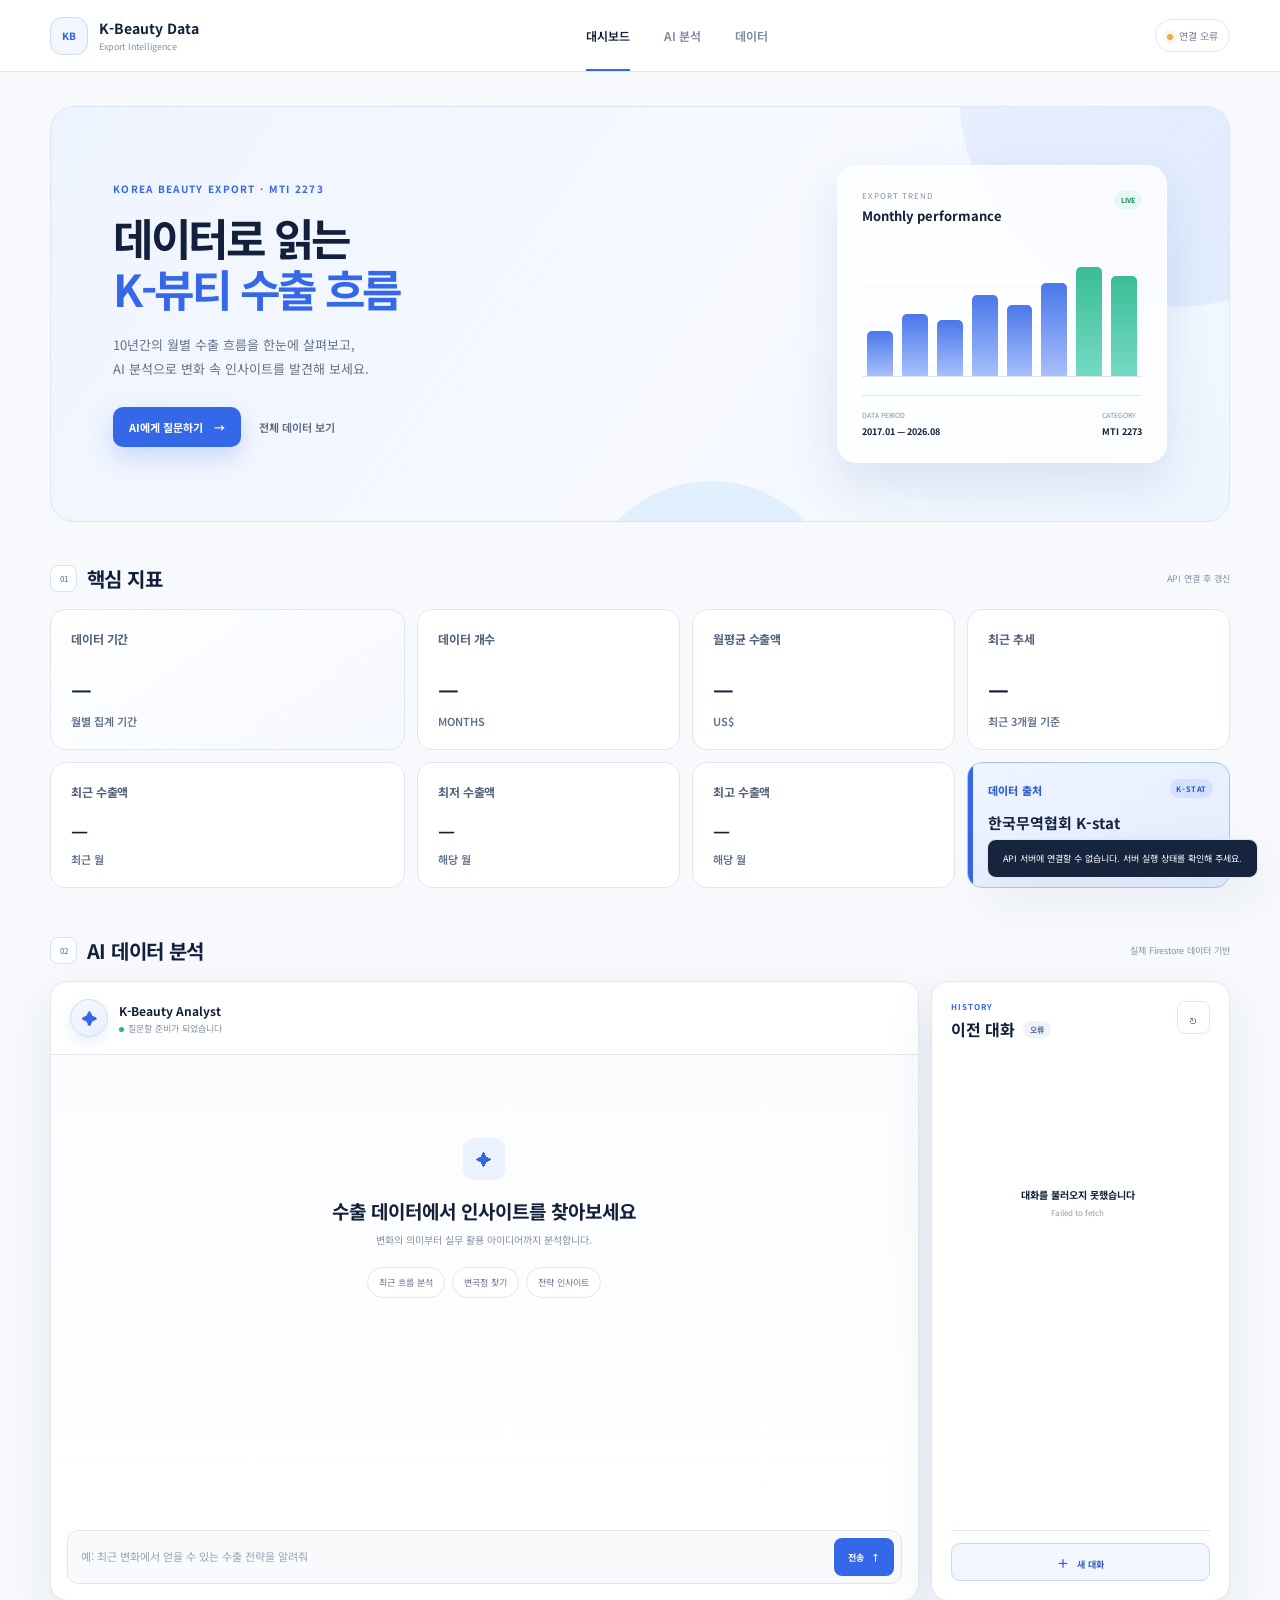
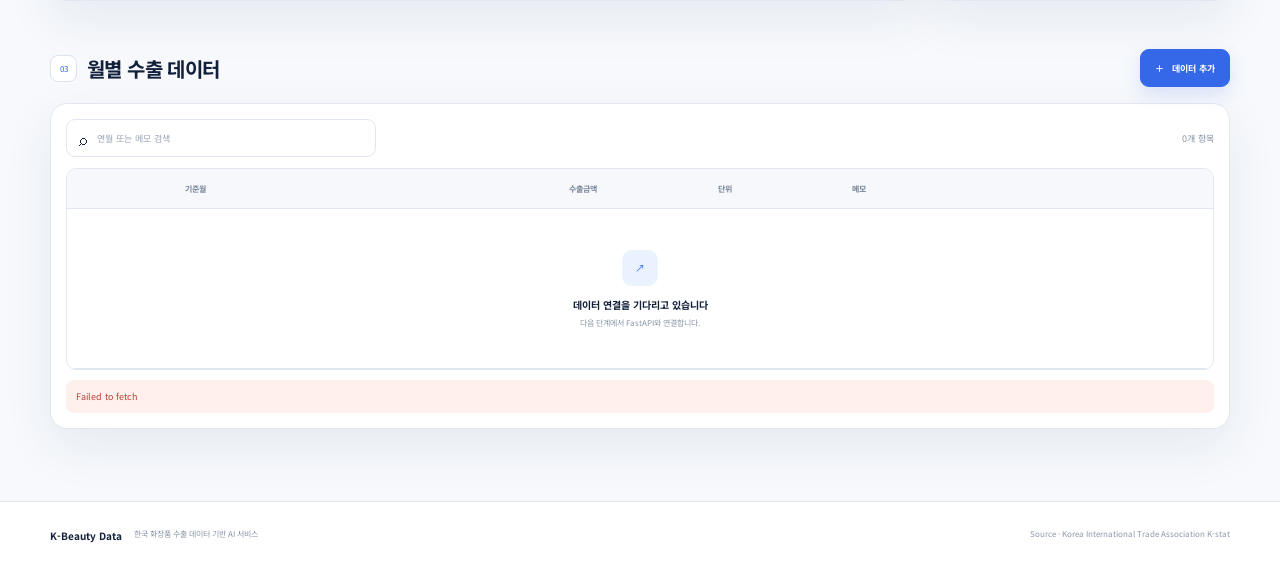
==== M1-2/frontend/index.html @ 12cc409a "Add M1-2 K-Beauty export data AI service" ====
<!doctype html>
<html lang="ko">
<head>
  <meta charset="UTF-8"><meta name="viewport" content="width=device-width,initial-scale=1">
  <meta name="description" content="한국 화장품 수출 데이터 기반 AI 분석 서비스">
  <title>K-Beauty Data</title>
  <link rel="preconnect" href="https://fonts.googleapis.com"><link rel="preconnect" href="https://fonts.gstatic.com" crossorigin>
  <link href="https://fonts.googleapis.com/css2?family=DM+Sans:wght@400;500;600;700&family=Noto+Sans+KR:wght@400;500;600;700&display=swap" rel="stylesheet">
  <link rel="stylesheet" href="styles.css">
  <link rel="stylesheet" href="highlight-overrides.css">
</head>
<body>
  <header class="app-header">
    <div class="header-inner">
      <a class="brand" href="#overview"><span class="brand-symbol">KB</span><span><strong>K-Beauty Data</strong><small>Export Intelligence</small></span></a>
      <nav class="sidebar" id="sidebar"><a class="nav-link is-active" href="#overview">대시보드</a><a class="nav-link" href="#assistant">AI 분석</a><a class="nav-link" href="#data-management">데이터</a></nav>
      <div class="header-side"><span class="connection-badge" id="connectionBadge"><i></i>연결 준비</span><button class="menu-button" id="menuButton" type="button" aria-label="메뉴"><span></span><span></span><span></span></button></div>
    </div>
  </header>

  <main class="dashboard" id="overview">
    <section class="page-intro">
      <div class="intro-content"><p class="overline">KOREA BEAUTY EXPORT · MTI 2273</p><h1>데이터로 읽는<br><em>K-뷰티 수출 흐름</em></h1><p class="intro-copy">10년간의 월별 수출 흐름을 한눈에 살펴보고,<br>AI 분석으로 변화 속 인사이트를 발견해 보세요.</p><div class="intro-actions"><a href="#assistant" class="hero-button">AI에게 질문하기 <span>→</span></a><a href="#data-management" class="text-button">전체 데이터 보기</a></div></div>
      <div class="hero-visual" aria-hidden="true"><div class="visual-head"><div><small>EXPORT TREND</small><strong>Monthly performance</strong></div><span>LIVE</span></div><div class="mini-chart"><i style="height:38%"></i><i style="height:52%"></i><i style="height:47%"></i><i style="height:68%"></i><i style="height:60%"></i><i style="height:78%"></i><i style="height:92%"></i><i style="height:84%"></i></div><div class="visual-foot"><div><small>DATA PERIOD</small><strong>2017.01 — 2026.08</strong></div><div><small>CATEGORY</small><strong>MTI 2273</strong></div></div></div>
    </section>

    <section class="summary-section" aria-labelledby="summaryTitle">
      <div class="section-bar"><div><span>01</span><h2 id="summaryTitle">핵심 지표</h2></div><small id="updatedAt">API 연결 후 갱신</small></div>
      <div class="summary-grid" aria-live="polite">
        <article class="metric-card metric-primary"><p>데이터 기간</p><strong id="summaryPeriod">—</strong><small>월별 집계 기간</small></article>
        <article class="metric-card"><p>데이터 개수</p><strong id="summaryCount">—</strong><small>MONTHS</small></article>
        <article class="metric-card"><p>월평균 수출액</p><strong id="summaryAverage">—</strong><small>US$</small></article>
        <article class="metric-card trend-card"><p>최근 추세</p><strong id="summaryTrend">—</strong><small id="summaryChangeRate">최근 3개월 기준</small></article>
        <article class="metric-card compact-card"><p>최근 수출액</p><strong id="summaryLatest">—</strong><small id="summaryLatestDate">최근 월</small></article>
        <article class="metric-card compact-card"><p>최저 수출액</p><strong id="summaryMinimum">—</strong><small id="summaryMinimumDate">해당 월</small></article>
        <article class="metric-card compact-card"><p>최고 수출액</p><strong id="summaryMaximum">—</strong><small id="summaryMaximumDate">해당 월</small></article>
        <article class="source-card"><p>데이터 출처</p><strong>한국무역협회 K-stat</strong><small>화장품 · MTI 2273 · 단위 US$</small></article>
      </div>
    </section>

    <section class="workspace-section" id="assistant" aria-labelledby="assistantTitle">
      <div class="section-bar"><div><span>02</span><h2 id="assistantTitle">AI 데이터 분석</h2></div><small>실제 Firestore 데이터 기반</small></div>
      <div class="assistant-layout">
        <article class="chat-panel">
          <div class="chat-header"><div class="ai-avatar" aria-hidden="true">✦</div><div><strong>K-Beauty Analyst</strong><span><i></i>질문할 준비가 되었습니다</span></div></div>
          <div class="message-list" id="messageList" aria-live="polite"><div class="welcome-message"><span class="welcome-icon">✦</span><h3>수출 데이터에서 인사이트를 찾아보세요</h3><p>변화의 의미부터 실무 활용 아이디어까지 분석합니다.</p><div class="suggestion-list"><button type="button" data-question="최근 12개월 수출 흐름과 주목할 변화를 분석해줘">최근 흐름 분석</button><button type="button" data-question="수출액이 급증하거나 급감한 달을 찾아서 의미를 설명해줘">변곡점 찾기</button><button type="button" data-question="이 데이터에서 얻을 수 있는 K-뷰티 수출 전략 인사이트를 알려줘">전략 인사이트</button></div></div></div>
          <div class="chat-error" id="chatError" role="alert" hidden></div>
          <form class="chat-form" id="chatForm"><label class="sr-only" for="questionInput">질문</label><textarea id="questionInput" rows="1" placeholder="예: 최근 변화에서 얻을 수 있는 수출 전략을 알려줘" required></textarea><button type="submit"><span>전송</span><b>↑</b></button></form>
          <div class="chat-loading" id="chatLoading" hidden><span></span><span></span><span></span> 데이터를 분석하고 있습니다</div>
        </article>
        <aside class="history-panel" aria-labelledby="historyTitle"><div class="panel-head"><div><p>HISTORY</p><div class="history-title-row"><h3 id="historyTitle">이전 대화</h3><span class="history-count" id="historyCount">0개</span></div></div><button class="icon-button" id="refreshHistoryButton" type="button" aria-label="새로고침">↻</button></div><div class="history-list" id="historyList"><div class="empty-state"><span>⌁</span><strong>저장된 대화가 없습니다</strong><p>AI와 나눈 대화가 이곳에 표시됩니다.</p></div></div><div class="history-footer"><button id="newConversationButton" type="button"><span>＋</span> 새 대화</button></div></aside>
      </div>
    </section>

    <section class="data-section" id="data-management" aria-labelledby="dataTitle">
      <div class="section-bar section-bar-action"><div><span>03</span><h2 id="dataTitle">월별 수출 데이터</h2></div><button class="primary-button" id="addDataButton" type="button"><span>＋</span> 데이터 추가</button></div>
      <div class="data-panel"><div class="table-toolbar"><label class="search-field"><span>⌕</span><span class="sr-only">검색</span><input id="dataSearchInput" type="search" placeholder="연월 또는 메모 검색"></label><span class="record-count" id="recordCount">0개 항목</span></div><div class="table-wrap"><table><thead><tr><th>기준월</th><th>수출금액</th><th>단위</th><th>메모</th><th><span class="sr-only">관리</span></th></tr></thead><tbody id="dataTableBody"><tr class="table-empty-row"><td colspan="5"><span>↗</span><strong>데이터 연결을 기다리고 있습니다</strong><small>다음 단계에서 FastAPI와 연결합니다.</small></td></tr></tbody></table></div><div class="table-error" id="dataError" role="alert" hidden></div></div>
    </section>
  </main>

  <footer><div><strong>K-Beauty Data</strong><span>한국 화장품 수출 데이터 기반 AI 서비스</span></div><p>Source · Korea International Trade Association K-stat</p></footer>

  <div class="modal-backdrop" id="dataModal" hidden><section class="modal" role="dialog" aria-modal="true" aria-labelledby="modalTitle"><div class="modal-header"><div><p>DATA EDITOR</p><h2 id="modalTitle">새 데이터 추가</h2></div><button class="modal-close" id="modalCloseButton" type="button" aria-label="닫기">×</button></div><form id="dataForm"><input id="dataId" type="hidden"><label><span>기준월</span><input id="dataDate" type="month" required></label><label><span>수출금액 (US$)</span><input id="dataValue" type="number" min="0" step="1" required></label><label><span>메모</span><textarea id="dataMemo" rows="3" placeholder="화장품(MTI 2273) 월별 수출액"></textarea></label><div class="modal-actions"><button class="secondary-button" id="modalCancelButton" type="button">취소</button><button class="primary-button" type="submit">저장</button></div></form></section></div>
  <div class="toast" id="toast" role="status"></div><script src="config.js"></script><script src="app.js"></script>
</body></html>
---- M1-2/frontend/styles.css ----
:root{--bg:#f7f9fc;--surface:#fff;--soft:#f1f5fb;--line:#e1e7f0;--ink:#12203b;--text:#42516a;--muted:#8491a6;--blue:#3568e8;--blue-dark:#214dbd;--pale:#eaf1ff;--mint:#23b589;--shadow:0 18px 50px rgba(28,55,105,.08)}
*{box-sizing:border-box}html{scroll-behavior:smooth}body{margin:0;color:var(--ink);background:var(--bg);font-family:"DM Sans","Noto Sans KR",sans-serif;-webkit-font-smoothing:antialiased}button,input,textarea{font:inherit}button{cursor:pointer}.sr-only{position:absolute;width:1px;height:1px;padding:0;margin:-1px;overflow:hidden;clip:rect(0,0,0,0);white-space:nowrap;border:0}
.app-header{position:sticky;top:0;z-index:20;height:72px;border-bottom:1px solid var(--line);background:rgba(255,255,255,.92);backdrop-filter:blur(18px)}.header-inner{width:min(1180px,calc(100% - 48px));height:100%;margin:auto;display:flex;align-items:center;justify-content:space-between}.brand{display:flex;align-items:center;gap:11px;color:var(--ink);text-decoration:none}.brand-symbol{width:38px;height:38px;display:grid;place-items:center;border-radius:11px;color:#fff;background:linear-gradient(145deg,#1c3158,var(--blue));box-shadow:0 8px 20px rgba(53,104,232,.2);font-size:10px;font-weight:700}.brand strong,.brand small{display:block}.brand strong{font-size:14px}.brand small{margin-top:2px;color:var(--muted);font-size:9px}.sidebar{height:100%;display:flex;align-items:center;gap:34px}.nav-link{position:relative;height:100%;display:flex;align-items:center;color:#7a879c;text-decoration:none;font-size:12px;font-weight:600}.nav-link:after{content:"";position:absolute;left:0;right:0;bottom:0;height:2px;background:var(--blue);transform:scaleX(0);transition:.2s}.nav-link:hover,.nav-link.is-active{color:var(--ink)}.nav-link.is-active:after{transform:scaleX(1)}.header-side{display:flex;align-items:center;gap:10px}.connection-badge{padding:8px 11px;border:1px solid var(--line);border-radius:999px;color:#778399;background:#fff;font-size:10px}.connection-badge i{display:inline-block;width:6px;height:6px;margin-right:6px;border-radius:50%;background:#f0a54a;box-shadow:0 0 0 4px rgba(240,165,74,.11)}.menu-button{display:none;width:38px;height:38px;padding:9px;border:1px solid var(--line);border-radius:10px;background:#fff}.menu-button span{display:block;height:2px;margin:4px 0;background:var(--ink)}
.dashboard{width:min(1180px,calc(100% - 48px));margin:auto;padding:34px 0 72px}.page-intro{position:relative;min-height:380px;padding:58px 62px;display:flex;align-items:center;justify-content:space-between;overflow:hidden;border:1px solid #dce5f6;border-radius:24px;background:linear-gradient(125deg,#eef4ff 0%,#f7f9ff 58%,#edf6ff 100%)}.page-intro:before{content:"";position:absolute;width:430px;height:430px;right:-160px;top:-230px;border-radius:50%;background:rgba(53,104,232,.08)}.page-intro:after{content:"";position:absolute;width:260px;height:260px;left:45%;bottom:-220px;border-radius:50%;background:rgba(77,171,247,.12)}.intro-content{position:relative;z-index:1}.overline{margin:0 0 16px;color:var(--blue);font-size:10px;font-weight:700;letter-spacing:.13em}.page-intro h1{margin:0;font-size:44px;line-height:1.16;letter-spacing:-.052em}.page-intro h1 em{color:var(--blue);font-style:normal}.intro-copy{margin:19px 0 0;color:#64728a;font-size:13px;line-height:1.8}.intro-actions{margin-top:27px;display:flex;align-items:center;gap:18px}.hero-button{padding:12px 16px;border-radius:10px;color:#fff;background:var(--blue);box-shadow:0 10px 24px rgba(53,104,232,.22);text-decoration:none;font-size:11px;font-weight:700}.hero-button span{margin-left:8px}.text-button{color:#59677f;text-decoration:none;font-size:11px;font-weight:600}.hero-visual{position:relative;z-index:1;width:330px;padding:24px;border:1px solid rgba(255,255,255,.9);border-radius:20px;background:rgba(255,255,255,.78);box-shadow:0 22px 50px rgba(35,72,140,.12);backdrop-filter:blur(10px)}.visual-head{display:flex;align-items:start;justify-content:space-between}.visual-head small,.visual-head strong{display:block}.visual-head small{color:var(--muted);font-size:8px;letter-spacing:.12em}.visual-head strong{margin-top:5px;font-size:13px}.visual-head>span{padding:5px 7px;border-radius:999px;color:#188b69;background:#e5f8f1;font-size:7px;font-weight:700}.mini-chart{height:130px;margin:22px 0 18px;padding:10px 5px 0;display:flex;align-items:flex-end;gap:9px;border-bottom:1px solid #dce4f1;background:repeating-linear-gradient(to bottom,transparent 0,transparent 39px,#edf1f7 40px)}.mini-chart i{flex:1;border-radius:5px 5px 1px 1px;background:linear-gradient(to top,#9db8fa,var(--blue));opacity:.9}.mini-chart i:nth-last-child(-n+2){background:linear-gradient(to top,#65d5bd,#23b589)}.visual-foot{display:flex;justify-content:space-between;padding-top:14px;border-top:1px solid var(--line)}.visual-foot small,.visual-foot strong{display:block}.visual-foot small{color:var(--muted);font-size:7px}.visual-foot strong{margin-top:5px;font-size:9px}
.summary-section,.workspace-section,.data-section{padding-top:42px}.section-bar{margin-bottom:16px;display:flex;align-items:center;justify-content:space-between}.section-bar>div{display:flex;align-items:center;gap:10px}.section-bar>div>span{width:27px;height:27px;display:grid;place-items:center;border:1px solid #dbe3ef;border-radius:8px;color:var(--blue);background:#fff;font-size:8px}.section-bar h2{margin:0;font-size:20px;letter-spacing:-.03em}.section-bar>small{color:var(--muted);font-size:9px}.summary-grid{display:grid;grid-template-columns:1.35fr repeat(3,1fr);gap:12px}.metric-card,.source-card{min-height:126px;padding:20px;border:1px solid var(--line);border-radius:15px;background:var(--surface);transition:.2s}.metric-card:hover{transform:translateY(-2px);border-color:#cbd8f0;box-shadow:var(--shadow)}.metric-card p,.source-card p{margin:0;color:#78869c;font-size:10px}.metric-card strong{display:block;margin-top:24px;overflow:hidden;color:var(--ink);font-size:23px;letter-spacing:-.045em;text-overflow:ellipsis;white-space:nowrap}.metric-card small,.source-card small{display:block;margin-top:7px;color:#9aa5b6;font-size:8px}.metric-primary{background:linear-gradient(145deg,#fff,#f5f8ff)}.trend-card{border-color:#cbdcff;background:var(--pale)}.trend-card p,.trend-card strong{color:var(--blue)}.compact-card{min-height:108px}.compact-card strong{margin-top:16px;font-size:19px}.source-card{color:#fff;border-color:#1d3158;background:linear-gradient(140deg,#182946,#214c91)}.source-card p{color:#91b5ff}.source-card strong{display:block;margin-top:18px;font-size:13px}.source-card small{color:#a9b9d4}
.workspace-section{margin-top:6px}.assistant-layout{display:grid;grid-template-columns:minmax(0,1.8fr) minmax(260px,.62fr);gap:12px}.chat-panel,.history-panel,.data-panel{border:1px solid var(--line);border-radius:17px;background:var(--surface);box-shadow:var(--shadow)}.chat-panel{height:530px;display:flex;flex-direction:column}.chat-header{padding:17px 19px;display:flex;align-items:center;gap:11px;border-bottom:1px solid var(--line)}.ai-avatar{width:37px;height:37px;display:grid;place-items:center;border-radius:10px;color:#fff;background:linear-gradient(145deg,#4b7df2,var(--blue-dark));box-shadow:0 7px 18px rgba(53,104,232,.2);font-size:10px;font-weight:700}.chat-header strong,.chat-header span{display:block}.chat-header strong{font-size:12px}.chat-header span{margin-top:3px;color:var(--muted);font-size:9px}.chat-header i{display:inline-block;width:5px;height:5px;margin-right:4px;border-radius:50%;background:var(--mint)}.message-list{min-height:320px;padding:26px;flex:1;overflow:auto;background:linear-gradient(180deg,#fbfcfe,#fff)}.welcome-message{margin:55px auto 0;text-align:center}.welcome-icon{display:grid;width:42px;height:42px;margin:auto;place-items:center;border-radius:12px;color:var(--blue);background:var(--pale)}.welcome-message h3{margin:17px 0 8px;font-size:19px}.welcome-message p{margin:0;color:var(--muted);font-size:10px}.suggestion-list{margin-top:20px;display:flex;justify-content:center;gap:7px}.suggestion-list button{padding:8px 11px;border:1px solid var(--line);border-radius:999px;color:#68758b;background:#fff;font-size:9px;transition:.18s}.suggestion-list button:hover{color:var(--blue);border-color:#bad0ff;background:var(--pale)}.chat-form{margin:0 16px 16px;padding:7px 7px 7px 13px;display:flex;align-items:end;border:1px solid var(--line);border-radius:11px;background:#f8fafc}.chat-form:focus-within{border-color:#9bb9ff;box-shadow:0 0 0 3px rgba(53,104,232,.08)}.chat-form textarea{min-height:38px;max-height:100px;padding:10px 0;flex:1;resize:none;border:0;outline:0;color:var(--ink);background:transparent;font-size:11px}.chat-form textarea::placeholder{color:#9aa5b6}.chat-form button{height:38px;padding:0 14px;border:0;border-radius:8px;color:#fff;background:var(--blue);font-size:9px;font-weight:700}.chat-form button b{margin-left:7px}.chat-loading,.chat-error{margin:0 16px 11px;color:#78859a;font-size:9px}.history-panel{padding:19px}.panel-head{display:flex;align-items:start;justify-content:space-between}.panel-head p{margin:0 0 5px;color:var(--blue);font-size:8px;font-weight:700;letter-spacing:.12em}.panel-head h3{margin:0;font-size:16px}.icon-button,.modal-close{width:33px;height:33px;border:1px solid var(--line);border-radius:8px;color:#7f8b9e;background:#fff}.history-list{margin-top:18px}.empty-state{padding:118px 5px;text-align:center}.empty-state>span{display:grid;width:38px;height:38px;margin:auto;place-items:center;border-radius:50%;color:#6688db;background:var(--pale)}.empty-state strong{display:block;margin-top:14px;font-size:10px}.empty-state p{margin:5px 0;color:#929daf;font-size:8px}
.data-section{margin-top:6px}.primary-button,.secondary-button{height:38px;padding:0 14px;border-radius:9px;font-size:9px;font-weight:700}.primary-button{border:1px solid var(--blue);color:#fff;background:var(--blue);box-shadow:0 7px 18px rgba(53,104,232,.16)}.primary-button span{margin-right:5px}.secondary-button{border:1px solid var(--line);color:var(--text);background:#fff}.data-panel{padding:15px}.table-toolbar{margin-bottom:11px;display:flex;align-items:center;justify-content:space-between}.search-field{width:310px;height:38px;padding:0 12px;display:flex;align-items:center;gap:8px;border:1px solid var(--line);border-radius:9px;background:#fff}.search-field input{width:100%;border:0;outline:0;color:var(--ink);background:transparent;font-size:9px}.search-field input::placeholder{color:#9ba6b7}.record-count{color:var(--muted);font-size:9px}.table-wrap{overflow:auto;border:1px solid var(--line);border-radius:10px}table{width:100%;border-collapse:collapse}th,td{padding:14px 16px;text-align:left;border-bottom:1px solid var(--line)}th{color:#78869a;background:#f6f8fb;font-size:8px}td{font-size:10px}.table-empty-row td{height:160px;text-align:center}.table-empty-row td>span{display:grid;width:36px;height:36px;margin:0 auto 11px;place-items:center;border-radius:10px;color:var(--blue);background:var(--pale)}.table-empty-row strong,.table-empty-row small{display:block}.table-empty-row strong{font-size:10px}.table-empty-row small{margin-top:5px;color:#8b97a8;font-size:8px}.table-error{margin-top:10px;padding:10px;border-radius:8px;color:#bd4035;background:#fff0ee;font-size:9px}
footer{padding:26px max(24px,calc((100% - 1180px)/2));display:flex;justify-content:space-between;border-top:1px solid var(--line);color:#8b97a9;background:#fff}footer>div{display:flex;gap:12px}footer strong{color:var(--ink);font-size:10px}footer span,footer p{margin:0;font-size:8px}.modal-backdrop{position:fixed;inset:0;z-index:50;padding:20px;display:grid;place-items:center;background:rgba(15,29,55,.45);backdrop-filter:blur(7px)}.modal-backdrop[hidden]{display:none}.modal{width:min(450px,100%);padding:25px;border:1px solid var(--line);border-radius:16px;background:#fff;box-shadow:0 24px 70px rgba(20,40,80,.2)}.modal-header{display:flex;justify-content:space-between}.modal-header p{margin:0 0 5px;color:var(--blue);font-size:8px;font-weight:700}.modal-header h2{margin:0;font-size:20px}.modal form{margin-top:23px;display:grid;gap:15px}.modal label>span{display:block;margin-bottom:6px;color:#65738a;font-size:9px;font-weight:600}.modal input,.modal textarea{width:100%;padding:11px;border:1px solid var(--line);border-radius:8px;outline:0;color:var(--ink);background:#f8fafc;font-size:10px}.modal input:focus,.modal textarea:focus{border-color:#9bb9ff;box-shadow:0 0 0 3px rgba(53,104,232,.08)}.modal-actions{margin-top:5px;display:flex;justify-content:flex-end;gap:7px}.toast{position:fixed;right:22px;bottom:22px;z-index:80;padding:12px 15px;border:1px solid var(--line);border-radius:9px;color:#fff;background:#17243e;box-shadow:var(--shadow);font-size:9px;opacity:0;transform:translateY(10px);transition:.18s}.toast.is-visible{opacity:1;transform:none}
@media(max-width:960px){.page-intro{padding:44px}.page-intro h1{font-size:38px}.hero-visual{width:300px}.summary-grid{grid-template-columns:repeat(2,1fr)}.assistant-layout{grid-template-columns:1fr}.history-panel{min-height:230px}.empty-state{padding:50px 5px}}@media(max-width:760px){.dashboard{width:calc(100% - 28px)}.header-inner{width:calc(100% - 28px)}.sidebar{position:absolute;top:68px;left:14px;right:14px;height:auto;padding:10px;display:none;align-items:stretch;flex-direction:column;gap:2px;border:1px solid var(--line);border-radius:11px;background:#fff;box-shadow:var(--shadow)}.sidebar.is-open{display:flex}.nav-link{height:auto;padding:10px}.nav-link:after{display:none}.connection-badge{display:none}.menu-button{display:block}.page-intro{padding:36px 28px;align-items:flex-start;flex-direction:column;gap:34px}.page-intro h1{font-size:34px}.hero-visual{width:100%}.summary-grid{grid-template-columns:1fr}.section-bar-action{align-items:flex-start;flex-direction:column;gap:12px}.suggestion-list{flex-wrap:wrap}footer{flex-direction:column;gap:8px}}
---- M1-2/frontend/highlight-overrides.css ----
/* The two user-selected areas only: header mark and data source card. */
.brand-symbol{
  border:1px solid #cbdcff;
  border-radius:12px;
  color:var(--blue);
  background:#f2f6ff;
  box-shadow:none;
  font-weight:800;
  letter-spacing:-.02em;
}

.source-card{
  position:relative;
  overflow:hidden;
  color:var(--ink);
  border-color:#cbdcff;
  background:linear-gradient(145deg,#f8faff,#edf3ff);
}

.source-card::before{
  content:"";
  position:absolute;
  left:0;
  top:0;
  bottom:0;
  width:4px;
  background:var(--blue);
}

.source-card::after{
  content:"K-STAT";
  position:absolute;
  right:16px;
  top:16px;
  padding:4px 6px;
  border-radius:999px;
  color:var(--blue);
  background:#dfe9ff;
  font-size:7px;
  font-weight:700;
  letter-spacing:.08em;
}

.source-card p{color:var(--blue)}
.source-card strong{color:var(--ink)}
.source-card small{color:#7e8ba0}

/* Keep all metric cards consistent; only the source card is highlighted. */
.trend-card{
  border-color:var(--line);
  background:var(--surface);
}

.trend-card p{color:#78869c}
.trend-card strong{color:var(--ink)}

/* Softer assistant mark that matches the light interface. */
.ai-avatar{
  width:38px;
  height:38px;
  border:1px solid #cbdcff;
  border-radius:50%;
  color:var(--blue);
  background:linear-gradient(145deg,#f7f9ff,#e7efff);
  box-shadow:0 6px 14px rgba(53,104,232,.10);
  font-size:15px;
}

/* Live API states and interactive results. */
.connection-badge.is-connected{color:#168563;border-color:#c5eddf;background:#f0fbf7}
.connection-badge.is-connected i{background:#22b487;box-shadow:0 0 0 4px rgba(34,180,135,.11)}
.chat-form button:disabled,.primary-button:disabled{cursor:wait;opacity:.58}
.chat-loading{display:flex;align-items:center;gap:4px}
.chat-loading[hidden]{display:none}
.chat-loading span{width:5px;height:5px;border-radius:50%;background:var(--blue);animation:chat-pulse .9s infinite alternate}
.chat-loading span:nth-child(2){animation-delay:.18s}.chat-loading span:nth-child(3){animation-delay:.36s}
@keyframes chat-pulse{to{opacity:.25;transform:translateY(-3px)}}
.chat-error{padding:9px 11px;border-radius:8px;color:#b44237;background:#fff0ee}
.chat-error[hidden],.table-error[hidden]{display:none}
.chat-message{margin-bottom:16px;display:flex;align-items:flex-start;gap:9px}
.chat-message>span{width:28px;height:28px;flex:0 0 28px;display:grid;place-items:center;border-radius:50%;font-size:8px;font-weight:700}
.chat-message>div{max-width:78%;padding:11px 13px;border-radius:12px;font-size:10px;line-height:1.65;white-space:normal}
.chat-message.user{justify-content:flex-end}.chat-message.user>span{order:2;color:#fff;background:var(--blue)}.chat-message.user>div{color:#fff;background:var(--blue);border-bottom-right-radius:4px}
.chat-message.assistant>span{color:var(--blue);background:var(--pale)}.chat-message.assistant>div{color:var(--text);background:#f3f6fa;border-bottom-left-radius:4px}
.assistant-layout{align-items:start}
.history-panel{height:620px;display:flex;align-self:start;flex-direction:column}
.history-title-row{display:flex;align-items:center;gap:8px}.history-count{padding:3px 7px;border-radius:999px;color:#58709a;background:#eef3fb;font-size:8px;font-weight:700}
.history-list{min-height:0;max-height:none;margin-top:14px;padding-right:5px;flex:1;overflow:auto;scrollbar-width:thin;scrollbar-color:#cdd7e6 transparent}
.history-item{position:relative;margin-bottom:6px;padding:8px 7px 8px 10px;display:flex;align-items:center;gap:5px;border:1px solid transparent;border-radius:10px;transition:.18s}
.history-item:hover{border-color:#e1e8f2;background:#f8fafd}.history-item.is-active{border-color:#c6d7fb;background:#edf3ff}
.history-item.is-active:before{content:"";position:absolute;left:0;top:9px;bottom:9px;width:3px;border-radius:0 3px 3px 0;background:var(--blue)}
.history-open{min-width:0;padding:2px 0;flex:1;text-align:left;border:0;background:transparent}
.history-open strong,.history-open small{display:block}.history-open strong{display:-webkit-box;overflow:hidden;color:var(--ink);font-size:9px;line-height:1.45;-webkit-box-orient:vertical;-webkit-line-clamp:2}.history-open small{margin-top:5px;color:#8390a4;font-size:7.5px}
.history-delete{width:25px;height:25px;flex:0 0 25px;border:0;border-radius:7px;color:#b1bac8;background:transparent;opacity:.4;transition:.18s}.history-item:hover .history-delete,.history-item.is-active .history-delete{opacity:1}.history-delete:hover{color:#bd4035;background:#fff0ee}
.history-footer{padding-top:12px;border-top:1px solid var(--line)}
.history-footer button{width:100%;height:38px;border:1px solid #c9d8f6;border-radius:9px;color:#315fbf;background:#f2f6ff;font-size:9px;font-weight:700;transition:.18s}
.history-footer button:hover{border-color:#9fbbf3;background:#e8f0ff}.history-footer button span{margin-right:5px;font-size:12px}
.row-actions{width:110px;white-space:nowrap}.row-actions button{padding:5px 7px;border:1px solid var(--line);border-radius:6px;color:#65738a;background:#fff;font-size:8px}.row-actions button+button{margin-left:4px}.row-actions button:hover{color:var(--blue);border-color:#bfd1fa;background:var(--pale)}

/* Improve the legibility of metric labels, dates, and change notes. */
.metric-card p{color:#52627b;font-size:12px;font-weight:700;letter-spacing:-.01em}
.metric-card small{margin-top:8px;color:#5f708a;font-size:11px;font-weight:600}
.metric-card strong{font-weight:600;letter-spacing:-.025em}
.trend-card strong{font-weight:700}

.trend-card.trend-up{border-color:#f3b7ba;background:#fff7f7}
.trend-card.trend-up strong,.trend-card.trend-up small{color:#df3f47}
.trend-card.trend-down{border-color:#b9cffb;background:#f5f8ff}
.trend-card.trend-down strong,.trend-card.trend-down small{color:#3568e8}
.trend-card.trend-flat strong,.trend-card.trend-flat small{color:#53627a}

.source-card{padding:19px 20px;border-color:#a9c3ff;background:linear-gradient(145deg,#eef4ff,#e5eeff)}
.source-card::before{width:5px}
.source-card p{color:#315fcf;font-size:11px;font-weight:800;letter-spacing:.02em}
.source-card strong{margin-top:15px;color:#152543;font-size:15px;line-height:1.35}
.source-card small{margin-top:8px;color:#526783;font-size:10.5px;font-weight:600}
.source-card::after{color:#2858cc;background:#d4e2ff;font-size:7.5px}

/* Use one Korean-first typeface throughout the interface. */
body,button,input,textarea{font-family:"Noto Sans KR","DM Sans",sans-serif}
.metric-card strong,th,td{font-variant-numeric:tabular-nums}

/* Table alignment follows the content type for faster scanning. */
th:nth-child(1),td:nth-child(1),th:nth-child(3),td:nth-child(3),th:nth-child(5),td:nth-child(5){text-align:center}
th:nth-child(2),td:nth-child(2){text-align:right}
th:nth-child(4),td:nth-child(4){text-align:left}

/* Make long AI analysis easier to read. */
.chat-panel{height:620px}
.message-list{padding:28px 24px}
.chat-message.assistant>div{max-width:92%;padding:18px 20px;color:#2c3d58;background:#f7f9fd;border:1px solid #dfe7f2;font-size:12px;font-weight:500;line-height:1.78;box-shadow:0 8px 24px rgba(31,58,105,.05)}
.chat-message.user>div{color:#244b98;background:#e8f0ff;border:1px solid #c9d9fb;font-size:11.5px;font-weight:600;line-height:1.7}
.chat-message.user>span{color:#fff;background:#4d73cc}
.chat-message>span{margin-top:2px}
.answer-heading{display:block;margin:17px 0 7px;padding-bottom:6px;border-bottom:1px solid #dce5f2;color:#173b78;font-size:13px;font-weight:700}.answer-heading:first-child{margin-top:0}
.answer-subheading{display:block;margin:12px 0 5px;color:#253b61;font-size:12px;font-weight:700}
.answer-bullet{position:relative;display:block;margin:5px 0;padding-left:4px;color:#3d4e69}
.answer-divider{margin:14px 0;border:0;border-top:1px solid #dce5f2}
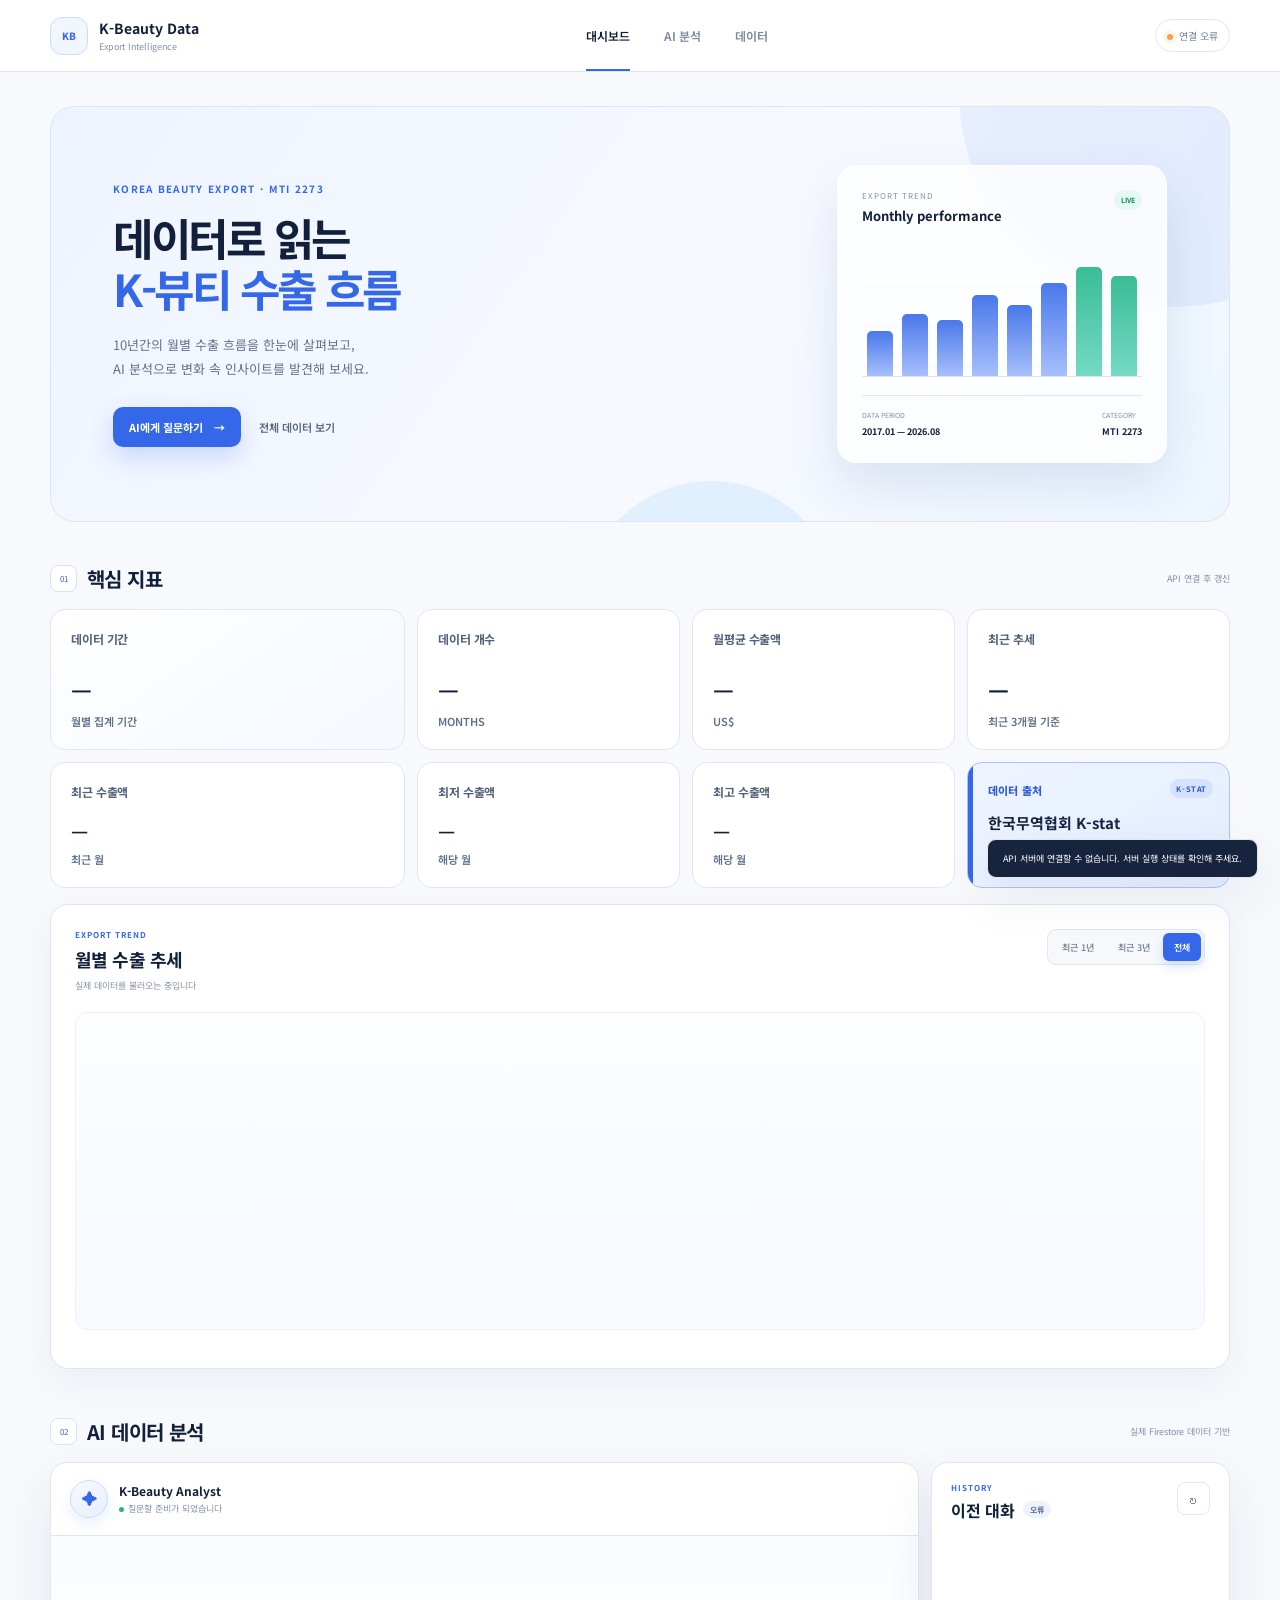
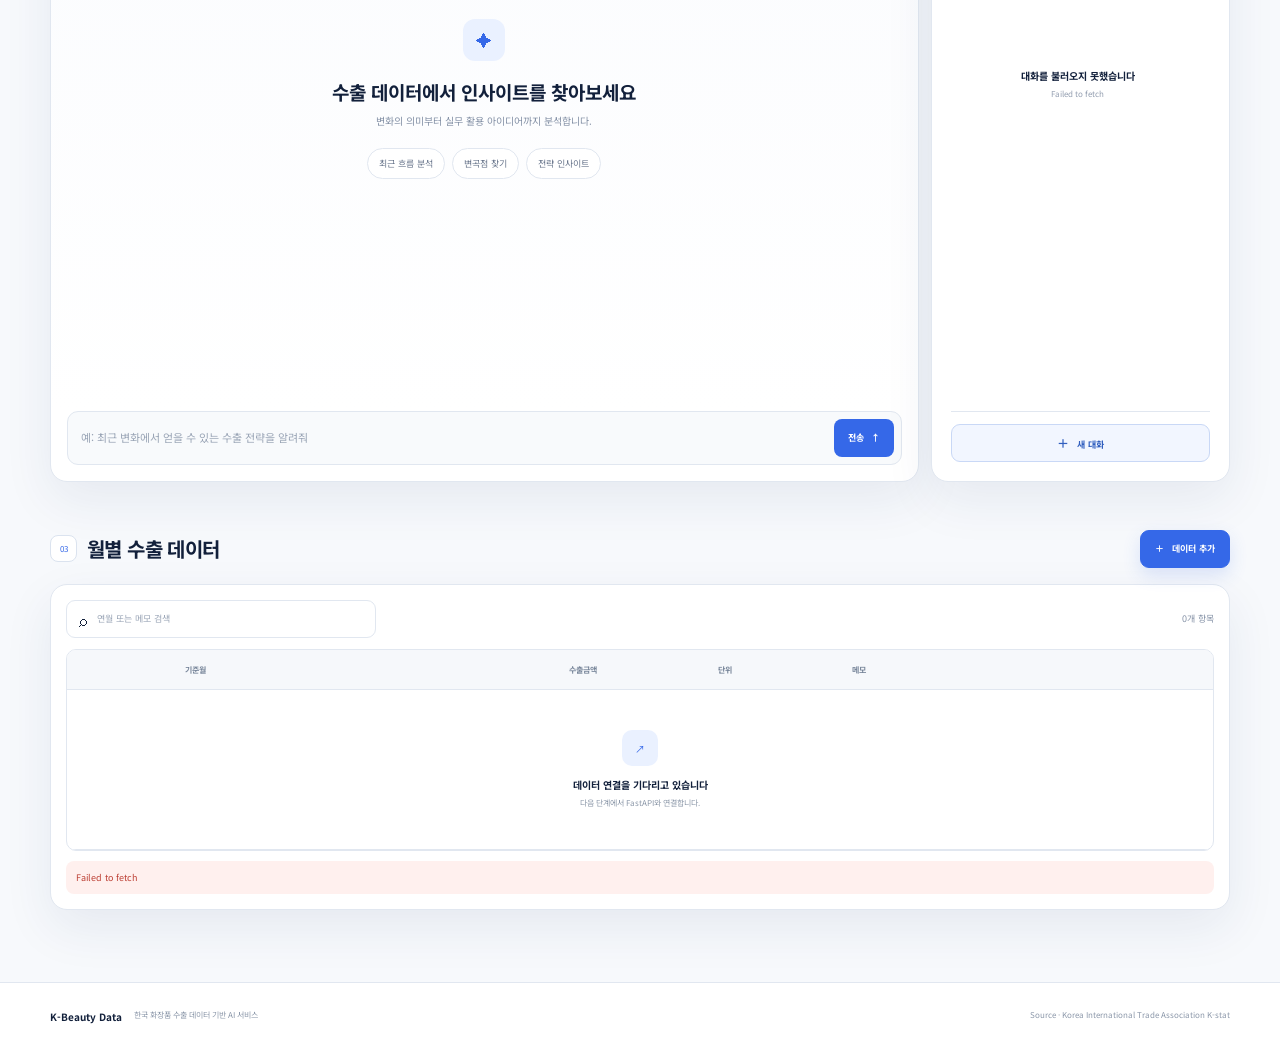
==== commit 1cac96d1: "feat: add interactive export trend chart" ====
--- a/M1-2/frontend/index.html
+++ b/M1-2/frontend/index.html
@@ -36,6 +36,20 @@
         <article class="metric-card compact-card"><p>최고 수출액</p><strong id="summaryMaximum">—</strong><small id="summaryMaximumDate">해당 월</small></article>
         <article class="source-card"><p>데이터 출처</p><strong>한국무역협회 K-stat</strong><small>화장품 · MTI 2273 · 단위 US$</small></article>
       </div>
+      <article class="trend-chart-card" id="trend-chart" aria-labelledby="trendChartTitle">
+        <div class="trend-chart-head">
+          <div><p>EXPORT TREND</p><h3 id="trendChartTitle">월별 수출 추세</h3><span id="trendChartPeriod">실제 데이터를 불러오는 중입니다</span></div>
+          <div class="chart-range" role="group" aria-label="그래프 표시 기간">
+            <button type="button" data-chart-range="12">최근 1년</button>
+            <button type="button" data-chart-range="36">최근 3년</button>
+            <button class="is-active" type="button" data-chart-range="all">전체</button>
+          </div>
+        </div>
+        <div class="trend-chart-wrap">
+          <svg id="exportTrendChart" viewBox="0 0 1000 280" role="img" aria-label="월별 화장품 수출액 선 그래프"></svg>
+        </div>
+        <div class="trend-chart-summary" id="trendChartSummary" aria-live="polite"></div>
+      </article>
     </section>
 
     <section class="workspace-section" id="assistant" aria-labelledby="assistantTitle">
--- a/M1-2/frontend/highlight-overrides.css
+++ b/M1-2/frontend/highlight-overrides.css
@@ -136,3 +136,8 @@
 .answer-subheading{display:block;margin:12px 0 5px;color:#253b61;font-size:12px;font-weight:700}
 .answer-bullet{position:relative;display:block;margin:5px 0;padding-left:4px;color:#3d4e69}
 .answer-divider{margin:14px 0;border:0;border-top:1px solid #dce5f2}
+.trend-chart-card{margin-top:16px;padding:24px;border:1px solid #dce5f3;border-radius:18px;background:#fff;box-shadow:0 14px 36px rgba(31,64,122,.055)}
+.trend-chart-head{display:flex;align-items:flex-start;justify-content:space-between;gap:20px}.trend-chart-head p{margin:0 0 6px;color:#3568e8;font-size:8px;font-weight:700;letter-spacing:.13em}.trend-chart-head h3{margin:0;color:#10203b;font-size:18px;letter-spacing:-.03em}.trend-chart-head span{display:block;margin-top:7px;color:#8793a6;font-size:9px}.chart-range{padding:3px;display:flex;gap:2px;border:1px solid #e1e7f0;border-radius:9px;background:#f6f8fb}.chart-range button{height:28px;padding:0 11px;border:0;border-radius:6px;color:#7b8799;background:transparent;font-size:9px;font-weight:600}.chart-range button:hover{color:#3568e8}.chart-range button.is-active{color:#fff;background:#3568e8;box-shadow:0 5px 12px rgba(53,104,232,.2)}
+.trend-chart-wrap{margin-top:20px;overflow:hidden;border:1px solid #edf1f7;border-radius:12px;background:linear-gradient(180deg,#fbfdff,#f7faff)}#exportTrendChart{display:block;width:100%;height:auto;min-height:230px}.chart-grid line{stroke:#e8edf5;stroke-width:1}.chart-grid text,.chart-x-label{fill:#8793a6;font-size:10px;font-family:"DM Sans","Noto Sans KR",sans-serif}.chart-area{fill:#3568e8;opacity:.07}.chart-line{fill:none;stroke:#3568e8;stroke-width:3;stroke-linecap:round;stroke-linejoin:round}.chart-latest-halo{fill:#3568e8;opacity:.12}.chart-latest{fill:#3568e8;stroke:#fff;stroke-width:3}
+.trend-chart-summary{margin-top:14px;display:grid;grid-template-columns:repeat(3,1fr);gap:10px}.trend-chart-summary span{padding:12px 14px;border:1px solid #e4eaf3;border-radius:10px;background:#fafcff}.trend-chart-summary small,.trend-chart-summary strong{display:block}.trend-chart-summary small{color:#8793a6;font-size:8px}.trend-chart-summary strong{margin-top:5px;color:#243552;font-size:11px}.trend-chart-summary .is-positive{color:#e04747}.trend-chart-summary .is-negative{color:#3568e8}
+@media(max-width:760px){.trend-chart-card{padding:17px}.trend-chart-head{align-items:stretch;flex-direction:column}.chart-range{align-self:flex-start}.trend-chart-summary{grid-template-columns:1fr}#exportTrendChart{min-width:720px}.trend-chart-wrap{overflow-x:auto}}
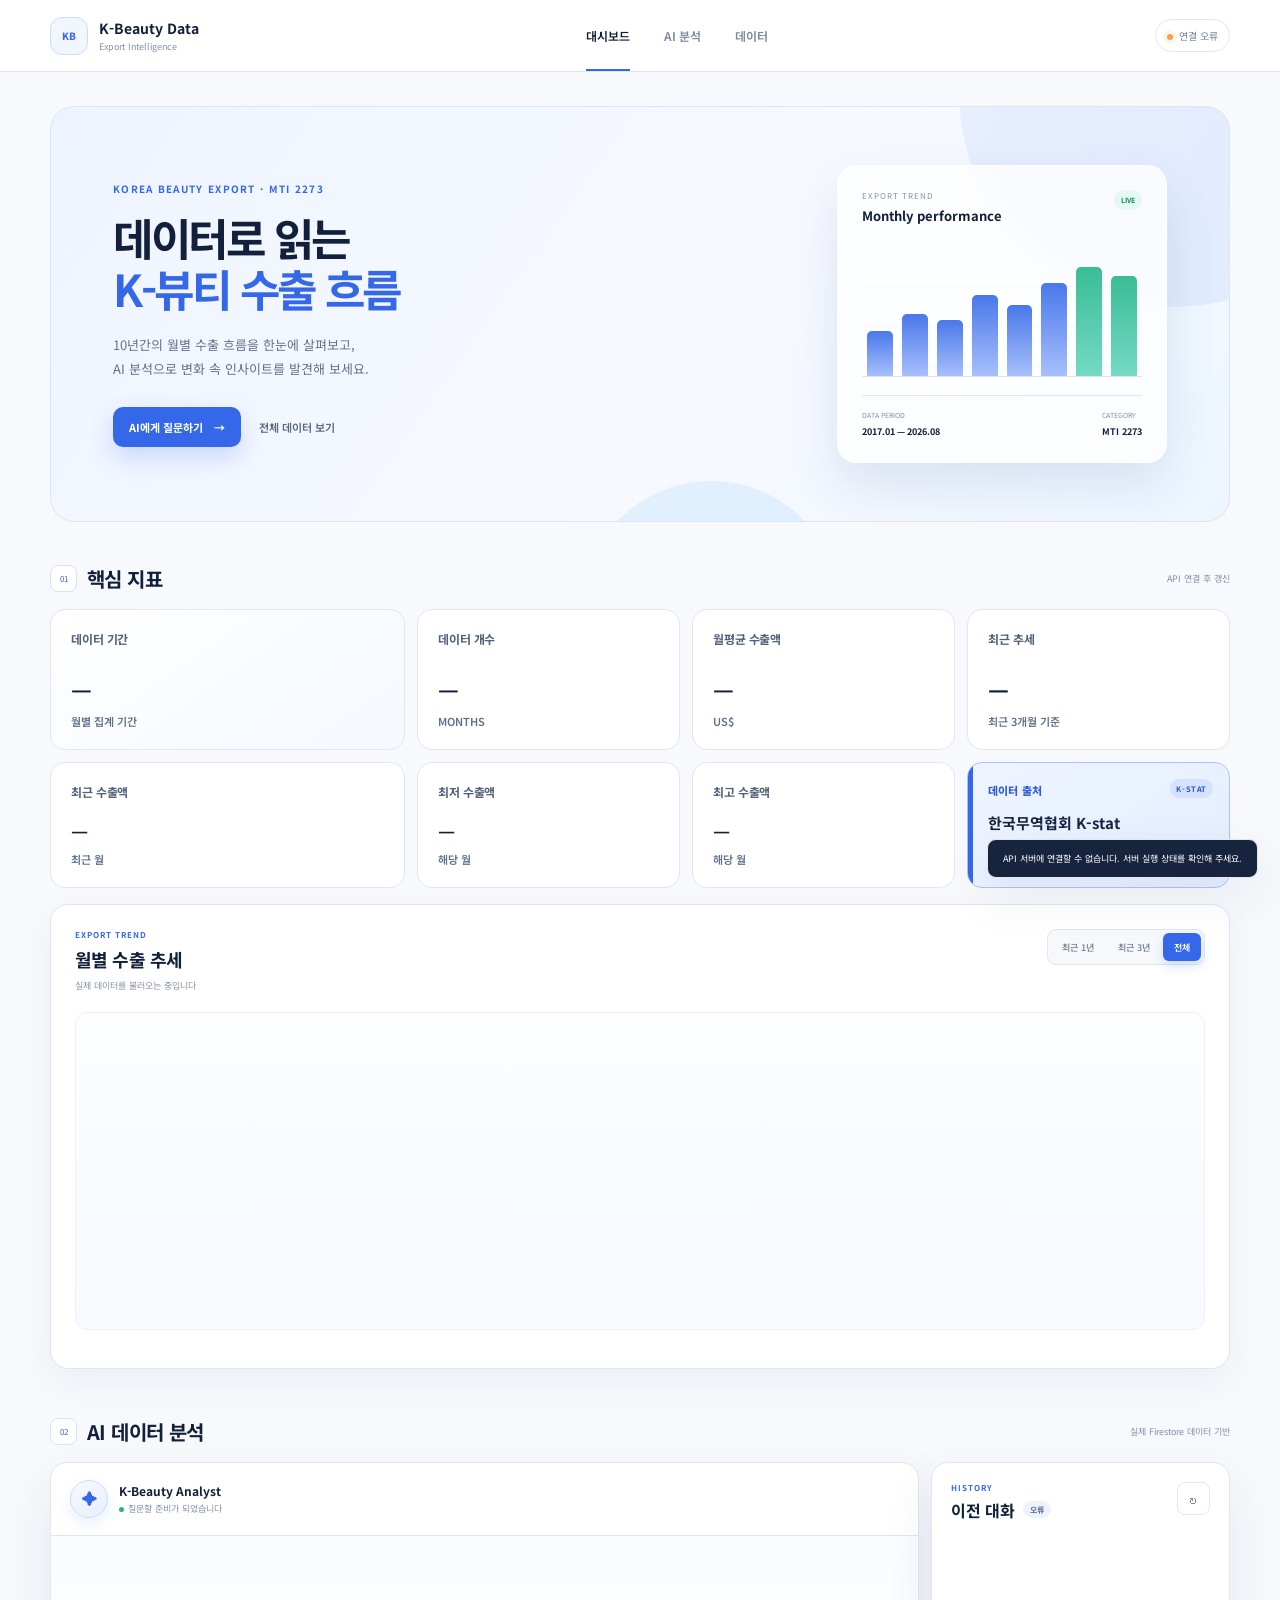
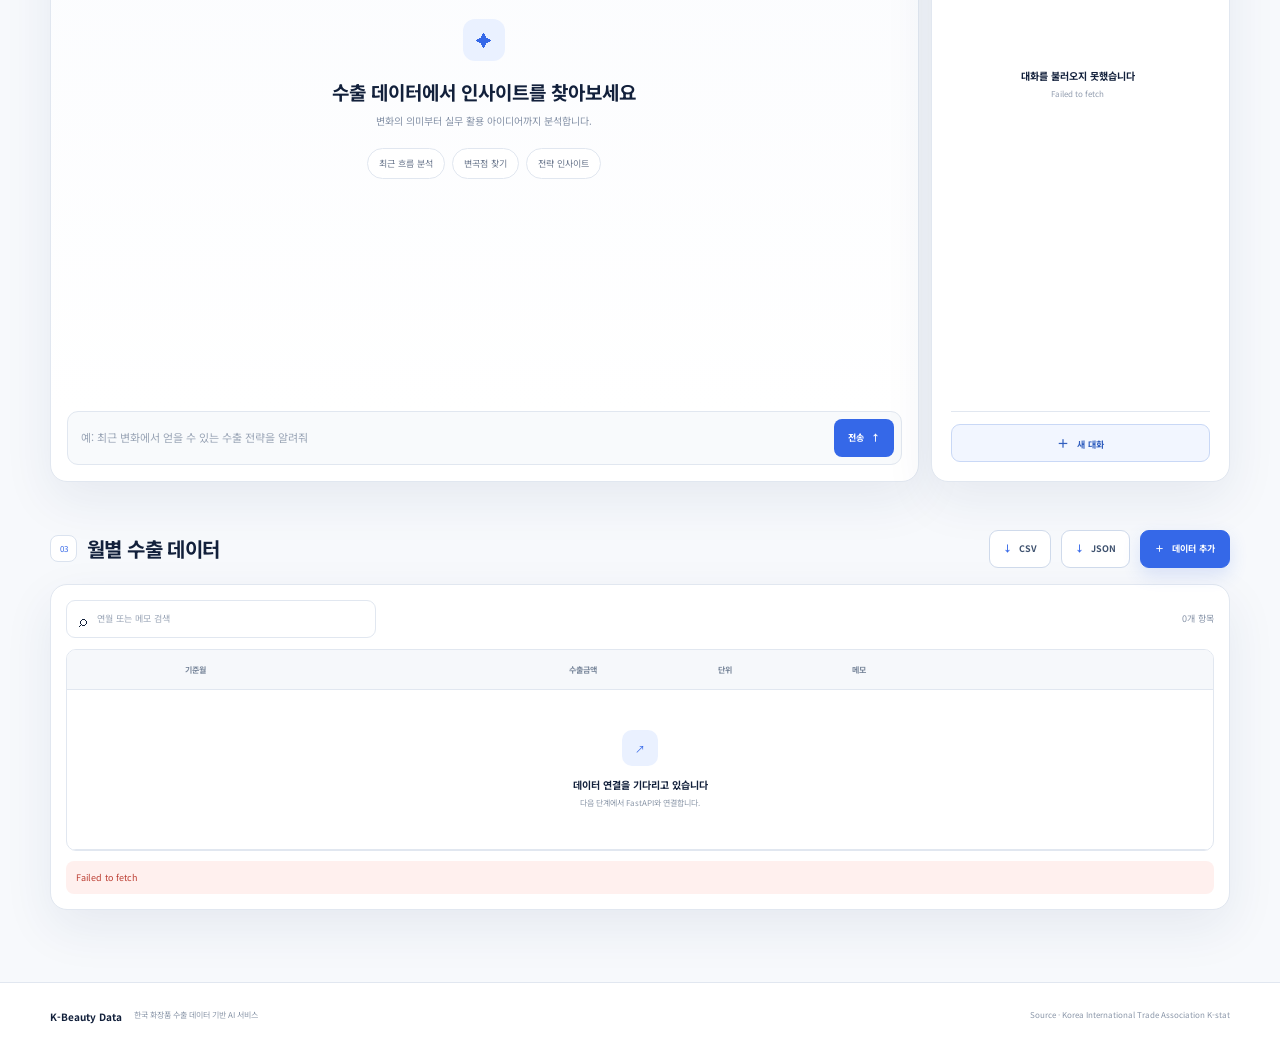
==== commit 6b33ee0f: "feat: add CSV and JSON data exports" ====
--- a/M1-2/frontend/index.html
+++ b/M1-2/frontend/index.html
@@ -3,6 +3,7 @@
 <head>
   <meta charset="UTF-8"><meta name="viewport" content="width=device-width,initial-scale=1">
   <meta name="description" content="한국 화장품 수출 데이터 기반 AI 분석 서비스">
+  <link rel="canonical" href="https://kbeauty-analytics.vercel.app/">
   <title>K-Beauty Data</title>
   <link rel="preconnect" href="https://fonts.googleapis.com"><link rel="preconnect" href="https://fonts.gstatic.com" crossorigin>
   <link href="https://fonts.googleapis.com/css2?family=DM+Sans:wght@400;500;600;700&family=Noto+Sans+KR:wght@400;500;600;700&display=swap" rel="stylesheet">
@@ -67,7 +68,7 @@
     </section>
 
     <section class="data-section" id="data-management" aria-labelledby="dataTitle">
-      <div class="section-bar section-bar-action"><div><span>03</span><h2 id="dataTitle">월별 수출 데이터</h2></div><button class="primary-button" id="addDataButton" type="button"><span>＋</span> 데이터 추가</button></div>
+      <div class="section-bar section-bar-action"><div><span>03</span><h2 id="dataTitle">월별 수출 데이터</h2></div><div class="data-actions"><button class="export-button" id="exportCsvButton" type="button"><span>↓</span> CSV</button><button class="export-button" id="exportJsonButton" type="button"><span>↓</span> JSON</button><button class="primary-button" id="addDataButton" type="button"><span>＋</span> 데이터 추가</button></div></div>
       <div class="data-panel"><div class="table-toolbar"><label class="search-field"><span>⌕</span><span class="sr-only">검색</span><input id="dataSearchInput" type="search" placeholder="연월 또는 메모 검색"></label><span class="record-count" id="recordCount">0개 항목</span></div><div class="table-wrap"><table><thead><tr><th>기준월</th><th>수출금액</th><th>단위</th><th>메모</th><th><span class="sr-only">관리</span></th></tr></thead><tbody id="dataTableBody"><tr class="table-empty-row"><td colspan="5"><span>↗</span><strong>데이터 연결을 기다리고 있습니다</strong><small>다음 단계에서 FastAPI와 연결합니다.</small></td></tr></tbody></table></div><div class="table-error" id="dataError" role="alert" hidden></div></div>
     </section>
   </main>
--- a/M1-2/frontend/highlight-overrides.css
+++ b/M1-2/frontend/highlight-overrides.css
@@ -70,6 +70,10 @@
 .connection-badge.is-connected{color:#168563;border-color:#c5eddf;background:#f0fbf7}
 .connection-badge.is-connected i{background:#22b487;box-shadow:0 0 0 4px rgba(34,180,135,.11)}
 .chat-form button:disabled,.primary-button:disabled{cursor:wait;opacity:.58}
+.data-actions{display:flex;align-items:center;gap:8px}
+.export-button{height:38px;padding:0 13px;border:1px solid #cfdaeb;border-radius:9px;color:#3f526f;background:#fff;font-size:9px;font-weight:700;transition:border-color .2s,color .2s,background .2s,transform .2s}
+.export-button span{margin-right:4px;color:var(--blue)}
+.export-button:hover{transform:translateY(-1px);border-color:#9cb9f7;color:var(--blue);background:#f7faff}
 .chat-loading{display:flex;align-items:center;gap:4px}
 .chat-loading[hidden]{display:none}
 .chat-loading span{width:5px;height:5px;border-radius:50%;background:var(--blue);animation:chat-pulse .9s infinite alternate}
@@ -140,4 +144,4 @@
 .trend-chart-head{display:flex;align-items:flex-start;justify-content:space-between;gap:20px}.trend-chart-head p{margin:0 0 6px;color:#3568e8;font-size:8px;font-weight:700;letter-spacing:.13em}.trend-chart-head h3{margin:0;color:#10203b;font-size:18px;letter-spacing:-.03em}.trend-chart-head span{display:block;margin-top:7px;color:#8793a6;font-size:9px}.chart-range{padding:3px;display:flex;gap:2px;border:1px solid #e1e7f0;border-radius:9px;background:#f6f8fb}.chart-range button{height:28px;padding:0 11px;border:0;border-radius:6px;color:#7b8799;background:transparent;font-size:9px;font-weight:600}.chart-range button:hover{color:#3568e8}.chart-range button.is-active{color:#fff;background:#3568e8;box-shadow:0 5px 12px rgba(53,104,232,.2)}
 .trend-chart-wrap{margin-top:20px;overflow:hidden;border:1px solid #edf1f7;border-radius:12px;background:linear-gradient(180deg,#fbfdff,#f7faff)}#exportTrendChart{display:block;width:100%;height:auto;min-height:230px}.chart-grid line{stroke:#e8edf5;stroke-width:1}.chart-grid text,.chart-x-label{fill:#8793a6;font-size:10px;font-family:"DM Sans","Noto Sans KR",sans-serif}.chart-area{fill:#3568e8;opacity:.07}.chart-line{fill:none;stroke:#3568e8;stroke-width:3;stroke-linecap:round;stroke-linejoin:round}.chart-latest-halo{fill:#3568e8;opacity:.12}.chart-latest{fill:#3568e8;stroke:#fff;stroke-width:3}
 .trend-chart-summary{margin-top:14px;display:grid;grid-template-columns:repeat(3,1fr);gap:10px}.trend-chart-summary span{padding:12px 14px;border:1px solid #e4eaf3;border-radius:10px;background:#fafcff}.trend-chart-summary small,.trend-chart-summary strong{display:block}.trend-chart-summary small{color:#8793a6;font-size:8px}.trend-chart-summary strong{margin-top:5px;color:#243552;font-size:11px}.trend-chart-summary .is-positive{color:#e04747}.trend-chart-summary .is-negative{color:#3568e8}
-@media(max-width:760px){.trend-chart-card{padding:17px}.trend-chart-head{align-items:stretch;flex-direction:column}.chart-range{align-self:flex-start}.trend-chart-summary{grid-template-columns:1fr}#exportTrendChart{min-width:720px}.trend-chart-wrap{overflow-x:auto}}
+@media(max-width:760px){.trend-chart-card{padding:17px}.trend-chart-head{align-items:stretch;flex-direction:column}.chart-range{align-self:flex-start}.trend-chart-summary{grid-template-columns:1fr}#exportTrendChart{min-width:720px}.trend-chart-wrap{overflow-x:auto}.data-actions{width:100%;flex-wrap:wrap}.data-actions .primary-button{margin-left:auto}}
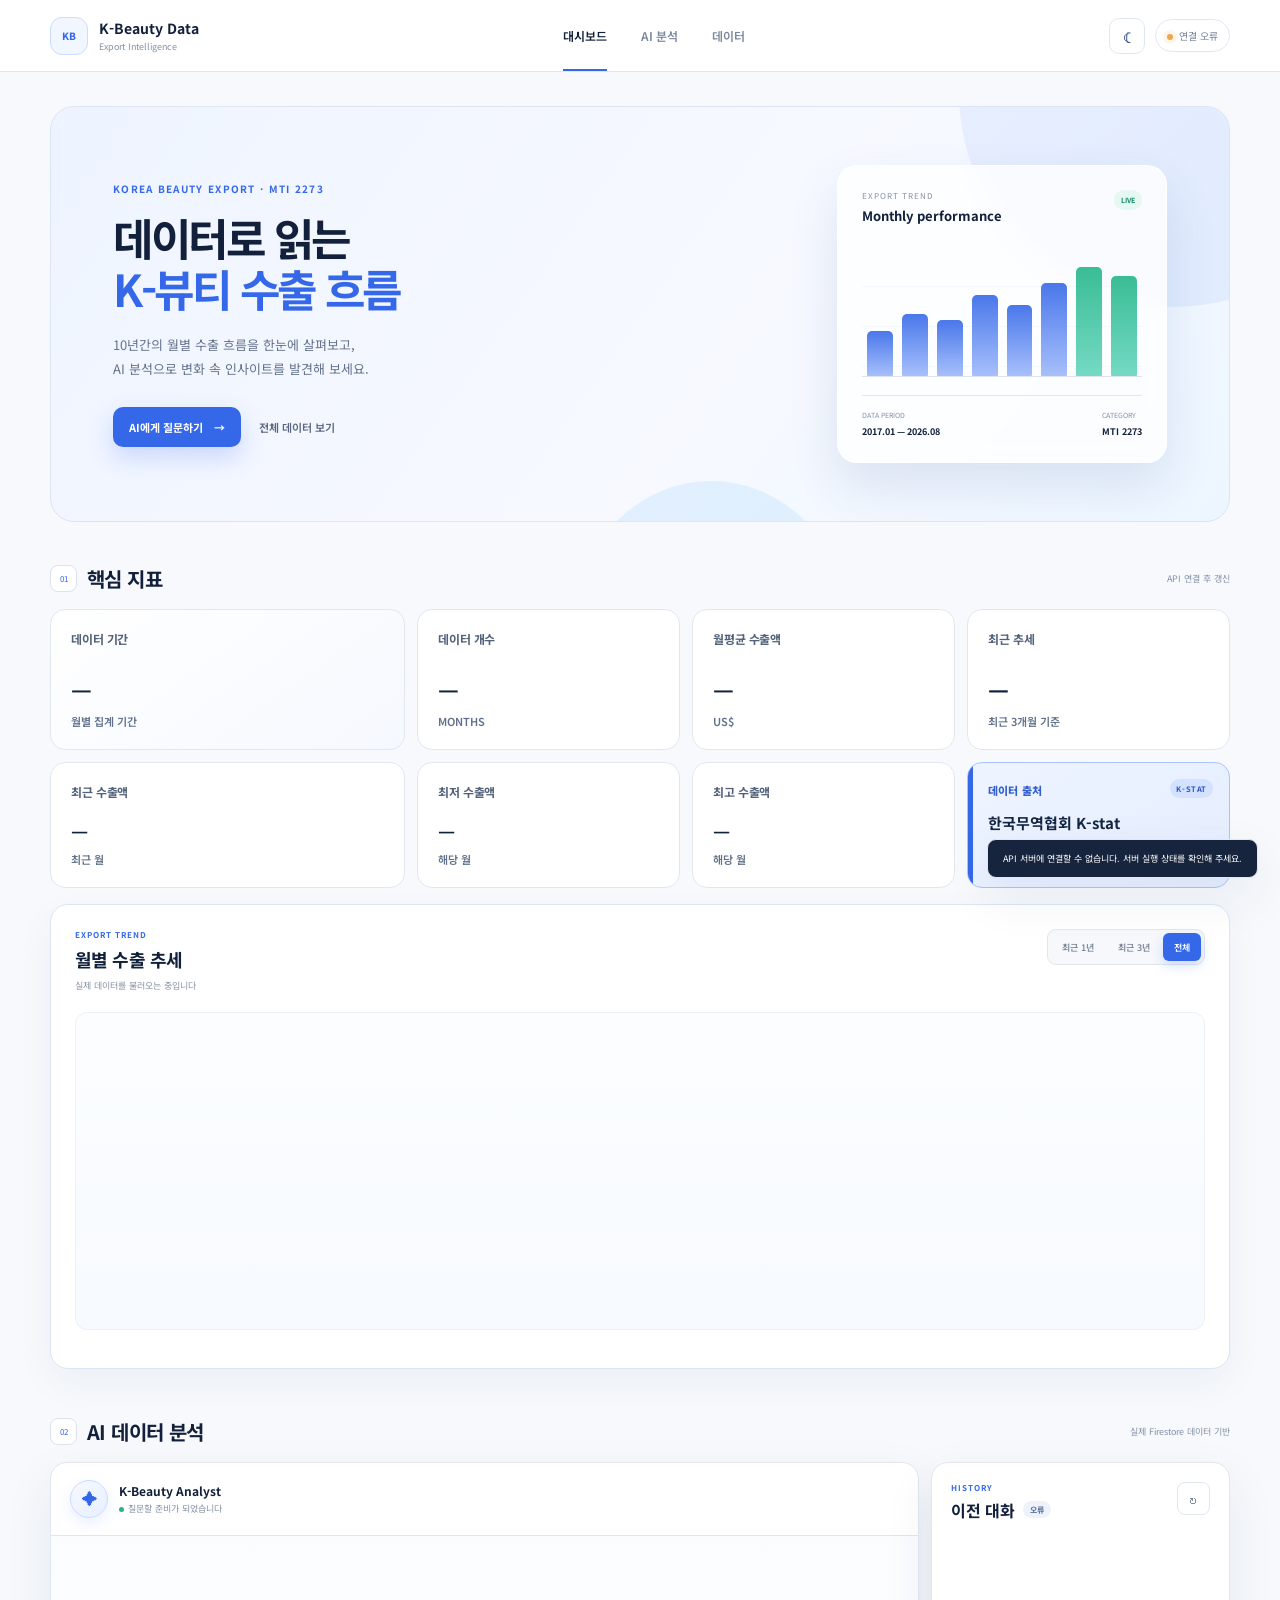
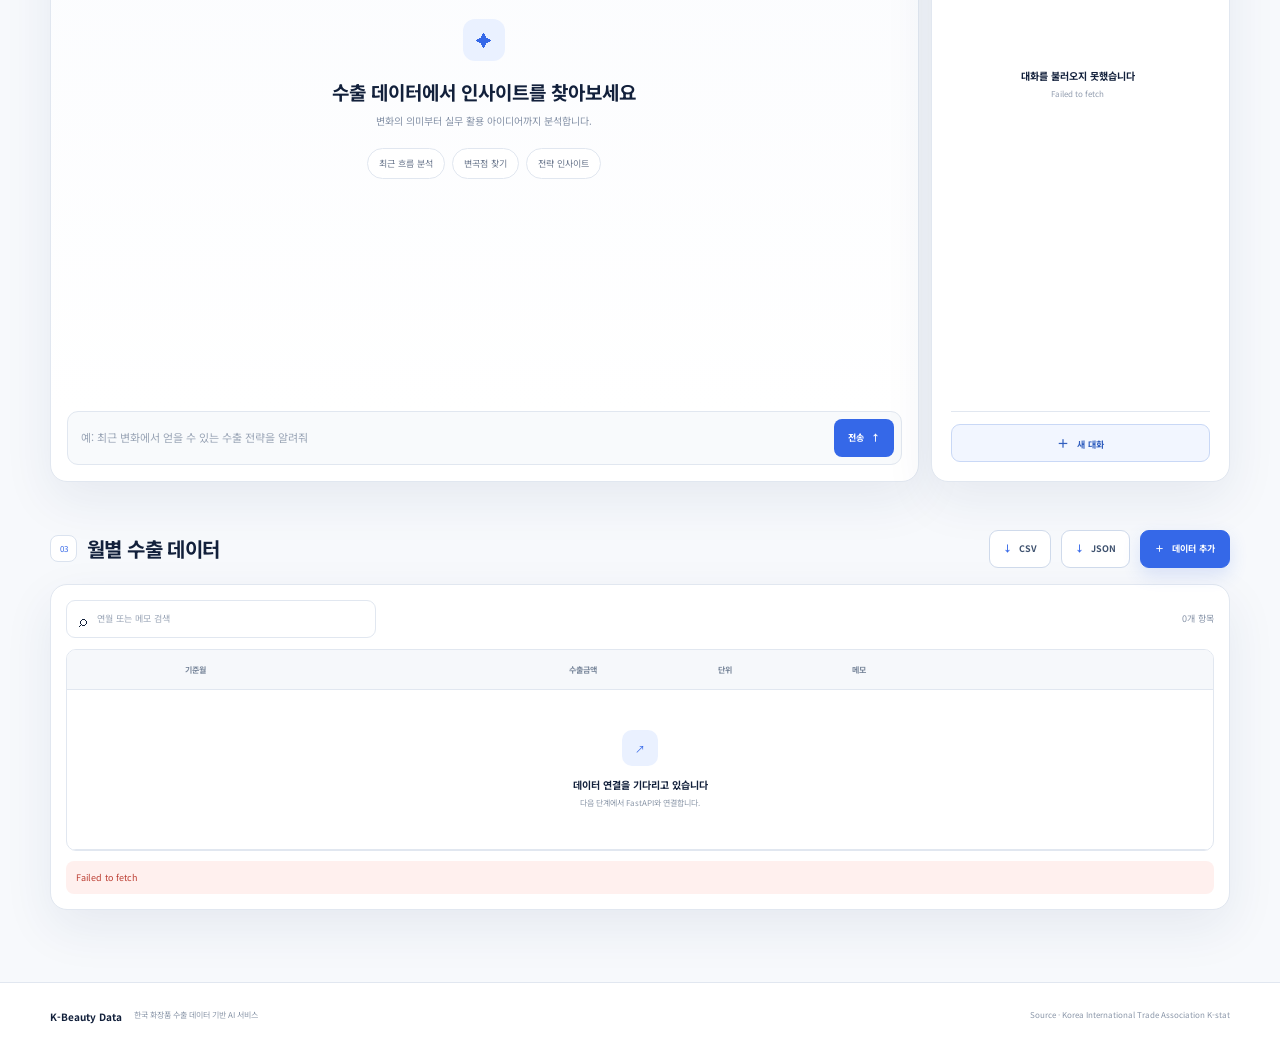
==== commit e9c2b651: "feat: add persistent dark mode" ====
--- a/M1-2/frontend/index.html
+++ b/M1-2/frontend/index.html
@@ -4,6 +4,7 @@
   <meta charset="UTF-8"><meta name="viewport" content="width=device-width,initial-scale=1">
   <meta name="description" content="한국 화장품 수출 데이터 기반 AI 분석 서비스">
   <link rel="canonical" href="https://kbeauty-analytics.vercel.app/">
+  <script>try{document.documentElement.dataset.theme=localStorage.getItem("kbeauty-theme")||"light"}catch{document.documentElement.dataset.theme="light"}</script>
   <title>K-Beauty Data</title>
   <link rel="preconnect" href="https://fonts.googleapis.com"><link rel="preconnect" href="https://fonts.gstatic.com" crossorigin>
   <link href="https://fonts.googleapis.com/css2?family=DM+Sans:wght@400;500;600;700&family=Noto+Sans+KR:wght@400;500;600;700&display=swap" rel="stylesheet">
@@ -15,7 +16,7 @@
     <div class="header-inner">
       <a class="brand" href="#overview"><span class="brand-symbol">KB</span><span><strong>K-Beauty Data</strong><small>Export Intelligence</small></span></a>
       <nav class="sidebar" id="sidebar"><a class="nav-link is-active" href="#overview">대시보드</a><a class="nav-link" href="#assistant">AI 분석</a><a class="nav-link" href="#data-management">데이터</a></nav>
-      <div class="header-side"><span class="connection-badge" id="connectionBadge"><i></i>연결 준비</span><button class="menu-button" id="menuButton" type="button" aria-label="메뉴"><span></span><span></span><span></span></button></div>
+      <div class="header-side"><button class="theme-toggle" id="themeToggle" type="button" aria-label="다크 모드로 전환" aria-pressed="false"><span aria-hidden="true">☾</span></button><span class="connection-badge" id="connectionBadge"><i></i>연결 준비</span><button class="menu-button" id="menuButton" type="button" aria-label="메뉴"><span></span><span></span><span></span></button></div>
     </div>
   </header>
 
--- a/M1-2/frontend/highlight-overrides.css
+++ b/M1-2/frontend/highlight-overrides.css
@@ -145,3 +145,106 @@
 .trend-chart-wrap{margin-top:20px;overflow:hidden;border:1px solid #edf1f7;border-radius:12px;background:linear-gradient(180deg,#fbfdff,#f7faff)}#exportTrendChart{display:block;width:100%;height:auto;min-height:230px}.chart-grid line{stroke:#e8edf5;stroke-width:1}.chart-grid text,.chart-x-label{fill:#8793a6;font-size:10px;font-family:"DM Sans","Noto Sans KR",sans-serif}.chart-area{fill:#3568e8;opacity:.07}.chart-line{fill:none;stroke:#3568e8;stroke-width:3;stroke-linecap:round;stroke-linejoin:round}.chart-latest-halo{fill:#3568e8;opacity:.12}.chart-latest{fill:#3568e8;stroke:#fff;stroke-width:3}
 .trend-chart-summary{margin-top:14px;display:grid;grid-template-columns:repeat(3,1fr);gap:10px}.trend-chart-summary span{padding:12px 14px;border:1px solid #e4eaf3;border-radius:10px;background:#fafcff}.trend-chart-summary small,.trend-chart-summary strong{display:block}.trend-chart-summary small{color:#8793a6;font-size:8px}.trend-chart-summary strong{margin-top:5px;color:#243552;font-size:11px}.trend-chart-summary .is-positive{color:#e04747}.trend-chart-summary .is-negative{color:#3568e8}
 @media(max-width:760px){.trend-chart-card{padding:17px}.trend-chart-head{align-items:stretch;flex-direction:column}.chart-range{align-self:flex-start}.trend-chart-summary{grid-template-columns:1fr}#exportTrendChart{min-width:720px}.trend-chart-wrap{overflow-x:auto}.data-actions{width:100%;flex-wrap:wrap}.data-actions .primary-button{margin-left:auto}}
+
+/* Persistent light and dark theme. */
+.theme-toggle{
+  width:36px;
+  height:36px;
+  display:grid;
+  place-items:center;
+  border:1px solid var(--line);
+  border-radius:10px;
+  color:#48648f;
+  background:var(--surface);
+  font-size:17px;
+  line-height:1;
+  transition:transform .2s,border-color .2s,color .2s,background .2s;
+}
+.theme-toggle:hover{transform:translateY(-1px);border-color:#9cb9f7;color:var(--blue)}
+.theme-toggle:focus-visible{outline:3px solid rgba(53,104,232,.22);outline-offset:2px}
+
+html[data-theme="dark"]{
+  color-scheme:dark;
+  --bg:#0b1220;
+  --surface:#111b2c;
+  --soft:#172238;
+  --line:#29374e;
+  --ink:#edf3ff;
+  --text:#bdc9dc;
+  --muted:#8d9bb0;
+  --pale:#1a2d55;
+  --shadow:0 18px 50px rgba(0,0,0,.3);
+}
+body,.app-header,.page-intro,.hero-visual,.metric-card,.source-card,.trend-chart-card,.chat-panel,.history-panel,.data-panel,.message-list,.chat-form,.history-item,.table-wrap,th,td,footer,.modal,.theme-toggle{transition:background-color .25s,border-color .25s,color .25s,box-shadow .25s}
+html[data-theme="dark"] .app-header{background:rgba(11,18,32,.9)}
+html[data-theme="dark"] .brand-symbol{border-color:#365281;color:#91afff;background:#162642}
+html[data-theme="dark"] .nav-link{color:#8e9cb2}
+html[data-theme="dark"] .nav-link:hover,html[data-theme="dark"] .nav-link.is-active{color:var(--ink)}
+html[data-theme="dark"] .theme-toggle,html[data-theme="dark"] .menu-button,html[data-theme="dark"] .connection-badge{color:#aebbd0;border-color:var(--line);background:#131e31}
+html[data-theme="dark"] .connection-badge.is-connected{color:#62d6b2;border-color:#245b4e;background:#102820}
+html[data-theme="dark"] .page-intro{border-color:#293a58;background:linear-gradient(125deg,#121e34 0%,#101a2d 58%,#12243a 100%)}
+html[data-theme="dark"] .page-intro:before{background:rgba(68,111,214,.12)}
+html[data-theme="dark"] .page-intro:after{background:rgba(35,181,137,.09)}
+html[data-theme="dark"] .intro-copy,html[data-theme="dark"] .text-button{color:#a7b4c9}
+html[data-theme="dark"] .hero-visual{border-color:#33415a;background:rgba(18,29,48,.88);box-shadow:0 22px 50px rgba(0,0,0,.28)}
+html[data-theme="dark"] .mini-chart{border-color:#324058;background:repeating-linear-gradient(to bottom,transparent 0,transparent 39px,#253249 40px)}
+html[data-theme="dark"] .visual-foot{border-color:#324058}
+html[data-theme="dark"] .section-bar>div>span{border-color:#34435b;background:#131e31}
+html[data-theme="dark"] .metric-card,html[data-theme="dark"] .metric-primary{border-color:var(--line);background:#111b2c}
+html[data-theme="dark"] .metric-card:hover{border-color:#3e5f95}
+html[data-theme="dark"] .metric-card p{color:#aebbd0}
+html[data-theme="dark"] .metric-card small{color:#8d9bb0}
+html[data-theme="dark"] .trend-card.trend-up{border-color:#71383e;background:#25191f}
+html[data-theme="dark"] .trend-card.trend-up strong,html[data-theme="dark"] .trend-card.trend-up small{color:#ff7478}
+html[data-theme="dark"] .trend-card.trend-down{border-color:#34578e;background:#121f37}
+html[data-theme="dark"] .source-card{border-color:#3d65af;background:linear-gradient(145deg,#142442,#172f58)}
+html[data-theme="dark"] .source-card p{color:#8eb0ff}
+html[data-theme="dark"] .source-card strong{color:#edf3ff}
+html[data-theme="dark"] .source-card small{color:#a2b2ca}
+html[data-theme="dark"] .source-card::after{color:#a9c1ff;background:#223d70}
+html[data-theme="dark"] .trend-chart-card{border-color:var(--line);background:var(--surface)}
+html[data-theme="dark"] .trend-chart-head h3{color:var(--ink)}
+html[data-theme="dark"] .chart-range{border-color:var(--line);background:#0d1626}
+html[data-theme="dark"] .chart-range button{color:#9aa8bc}
+html[data-theme="dark"] .trend-chart-wrap{border-color:#27364d;background:linear-gradient(180deg,#0e1829,#0c1524)}
+html[data-theme="dark"] .chart-grid line{stroke:#26344a}
+html[data-theme="dark"] .chart-grid text,html[data-theme="dark"] .chart-x-label{fill:#94a2b6}
+html[data-theme="dark"] .chart-area{opacity:.14}
+html[data-theme="dark"] .chart-latest{stroke:#111b2c}
+html[data-theme="dark"] .trend-chart-summary span{border-color:var(--line);background:#141f32}
+html[data-theme="dark"] .trend-chart-summary strong{color:#dce6f5}
+html[data-theme="dark"] .message-list{background:linear-gradient(180deg,#0e1829,#111b2c)}
+html[data-theme="dark"] .welcome-icon,html[data-theme="dark"] .empty-state>span{background:#192c52}
+html[data-theme="dark"] .suggestion-list button{color:#aab7ca;border-color:#324058;background:#151f32}
+html[data-theme="dark"] .suggestion-list button:hover{color:#a9c1ff;border-color:#4f73b5;background:#192c52}
+html[data-theme="dark"] .chat-form{border-color:#324058;background:#0e1726}
+html[data-theme="dark"] .chat-message.assistant>div{color:#c8d3e5;border-color:#2c3b53;background:#152136;box-shadow:0 8px 24px rgba(0,0,0,.18)}
+html[data-theme="dark"] .chat-message.user>div{color:#e7efff;border-color:#3b63ae;background:#24457f}
+html[data-theme="dark"] .chat-message.assistant>span{background:#1a2d55}
+html[data-theme="dark"] .answer-heading{color:#93b3ff;border-color:#30405a}
+html[data-theme="dark"] .answer-subheading{color:#d5e0f2}
+html[data-theme="dark"] .answer-bullet{color:#bdc9dc}
+html[data-theme="dark"] .answer-divider{border-color:#30405a}
+html[data-theme="dark"] .icon-button,html[data-theme="dark"] .modal-close,html[data-theme="dark"] .secondary-button{color:#aab7ca;border-color:var(--line);background:#131e31}
+html[data-theme="dark"] .history-count{color:#a9c1ff;background:#1a2d55}
+html[data-theme="dark"] .history-item:hover{border-color:#33435c;background:#152035}
+html[data-theme="dark"] .history-item.is-active{border-color:#3c5e9a;background:#17294a}
+html[data-theme="dark"] .history-open small{color:#91a0b6}
+html[data-theme="dark"] .history-delete:hover{color:#ff8d85;background:#382124}
+html[data-theme="dark"] .history-footer button{color:#aac1ff;border-color:#3b5f9f;background:#17294a}
+html[data-theme="dark"] .history-footer button:hover{border-color:#5178bc;background:#1b3158}
+html[data-theme="dark"] .export-button,html[data-theme="dark"] .row-actions button{color:#b8c5d8;border-color:#34435b;background:#141f32}
+html[data-theme="dark"] .export-button:hover,html[data-theme="dark"] .row-actions button:hover{color:#a9c1ff;border-color:#4f73b5;background:#192c52}
+html[data-theme="dark"] .search-field{border-color:var(--line);background:#0e1726}
+html[data-theme="dark"] th{color:#a5b2c5;background:#162135}
+html[data-theme="dark"] td{color:#c7d2e3}
+html[data-theme="dark"] footer{background:#0d1626}
+html[data-theme="dark"] .modal{background:#111b2c;box-shadow:0 24px 70px rgba(0,0,0,.45)}
+html[data-theme="dark"] .modal label>span{color:#aab7ca}
+html[data-theme="dark"] .modal input,html[data-theme="dark"] .modal textarea{border-color:var(--line);background:#0d1626}
+html[data-theme="dark"] .toast{border-color:#3b4b65;background:#e5ecf8;color:#14213a}
+html[data-theme="dark"] ::selection{color:#fff;background:#315dad}
+
+@media(max-width:760px){
+  html[data-theme="dark"] .sidebar{background:#111b2c}
+}
